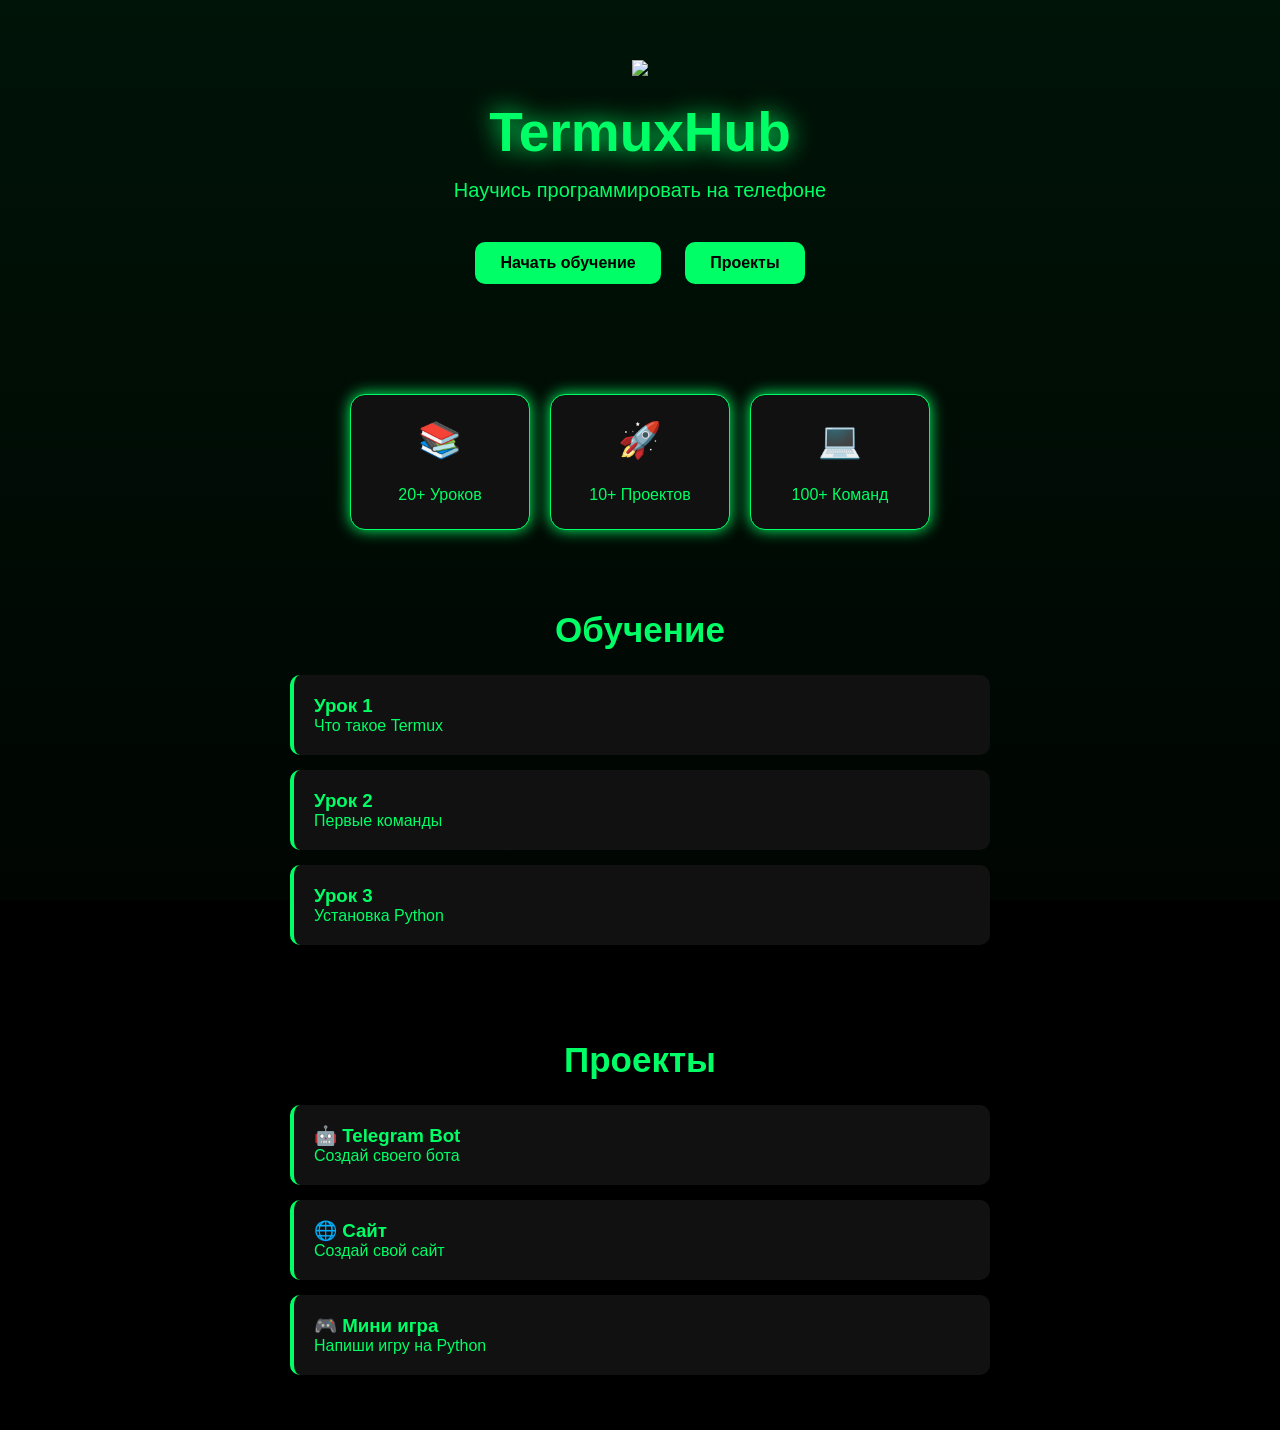
==== index.html @ 9c2539f0 "first upload TermuxHub" ====
<!DOCTYPE html>
<html lang="ru">
<head>
    <meta charset="UTF-8">
    <meta name="viewport" content="width=device-width, initial-scale=1.0">
    <title>TermuxHub</title>
    <link rel="stylesheet" href="style.css">
</head>
<body>

<div id="matrix"></div>

<header>
    <img src="logo.png" class="logo">
    <h1>TermuxHub</h1>
    <p>Научись программировать на телефоне</p>

    <div class="buttons">
        <a href="#lessons">Начать обучение</a>
        <a href="#projects">Проекты</a>
    </div>
</header>

<section id="stats">

    <div class="card">
        <h2>📚</h2>
        <p>20+ Уроков</p>
    </div>

    <div class="card">
        <h2>🚀</h2>
        <p>10+ Проектов</p>
    </div>

    <div class="card">
        <h2>💻</h2>
        <p>100+ Команд</p>
    </div>

</section>

<section id="lessons">

<h2>Обучение</h2>

<div class="lesson">
    <h3>Урок 1</h3>
    <p>Что такое Termux</p>
</div>

<div class="lesson">
    <h3>Урок 2</h3>
    <p>Первые команды</p>
</div>

<div class="lesson">
    <h3>Урок 3</h3>
    <p>Установка Python</p>
</div>

</section>

<section id="projects">

<h2>Проекты</h2>

<div class="lesson">
    <h3>🤖 Telegram Bot</h3>
    <p>Создай своего бота</p>
</div>

<div class="lesson">
    <h3>🌐 Сайт</h3>
    <p>Создай свой сайт</p>
</div>

<div class="lesson">
    <h3>🎮 Мини игра</h3>
    <p>Напиши игру на Python</p>
</div>

</section>

<script src="script.js"></script>
</body>
</html>
---- style.css ----
*{
margin:0;
padding:0;
box-sizing:border-box;
font-family:Arial,sans-serif;
}

body{
background:#000;
color:#00ff66;
overflow-x:hidden;
}

#matrix{
position:fixed;
width:100%;
height:100%;
z-index:-1;
background:
linear-gradient(
rgba(0,255,100,.08),
rgba(0,255,100,.02)
);
}

header{
text-align:center;
padding:60px 20px;
}

.logo{
width:180px;
margin-bottom:20px;
}

h1{
font-size:55px;
text-shadow:0 0 25px #00ff66;
}

header p{
margin-top:15px;
font-size:20px;
}

.buttons{
margin-top:30px;
}

.buttons a{
text-decoration:none;
padding:12px 25px;
margin:10px;
display:inline-block;
background:#00ff66;
color:black;
font-weight:bold;
border-radius:10px;
transition:.3s;
}

.buttons a:hover{
transform:scale(1.1);
}

#stats{
display:flex;
justify-content:center;
gap:20px;
flex-wrap:wrap;
padding:40px;
}

.card{
background:#111;
border:1px solid #00ff66;
padding:25px;
border-radius:15px;
width:180px;
text-align:center;
box-shadow:0 0 15px #00ff66;
}

section{
padding:40px 20px;
}

section h2{
text-align:center;
margin-bottom:25px;
font-size:35px;
}

.lesson{
max-width:700px;
margin:15px auto;
padding:20px;
background:#111;
border-left:4px solid #00ff66;
border-radius:10px;
}
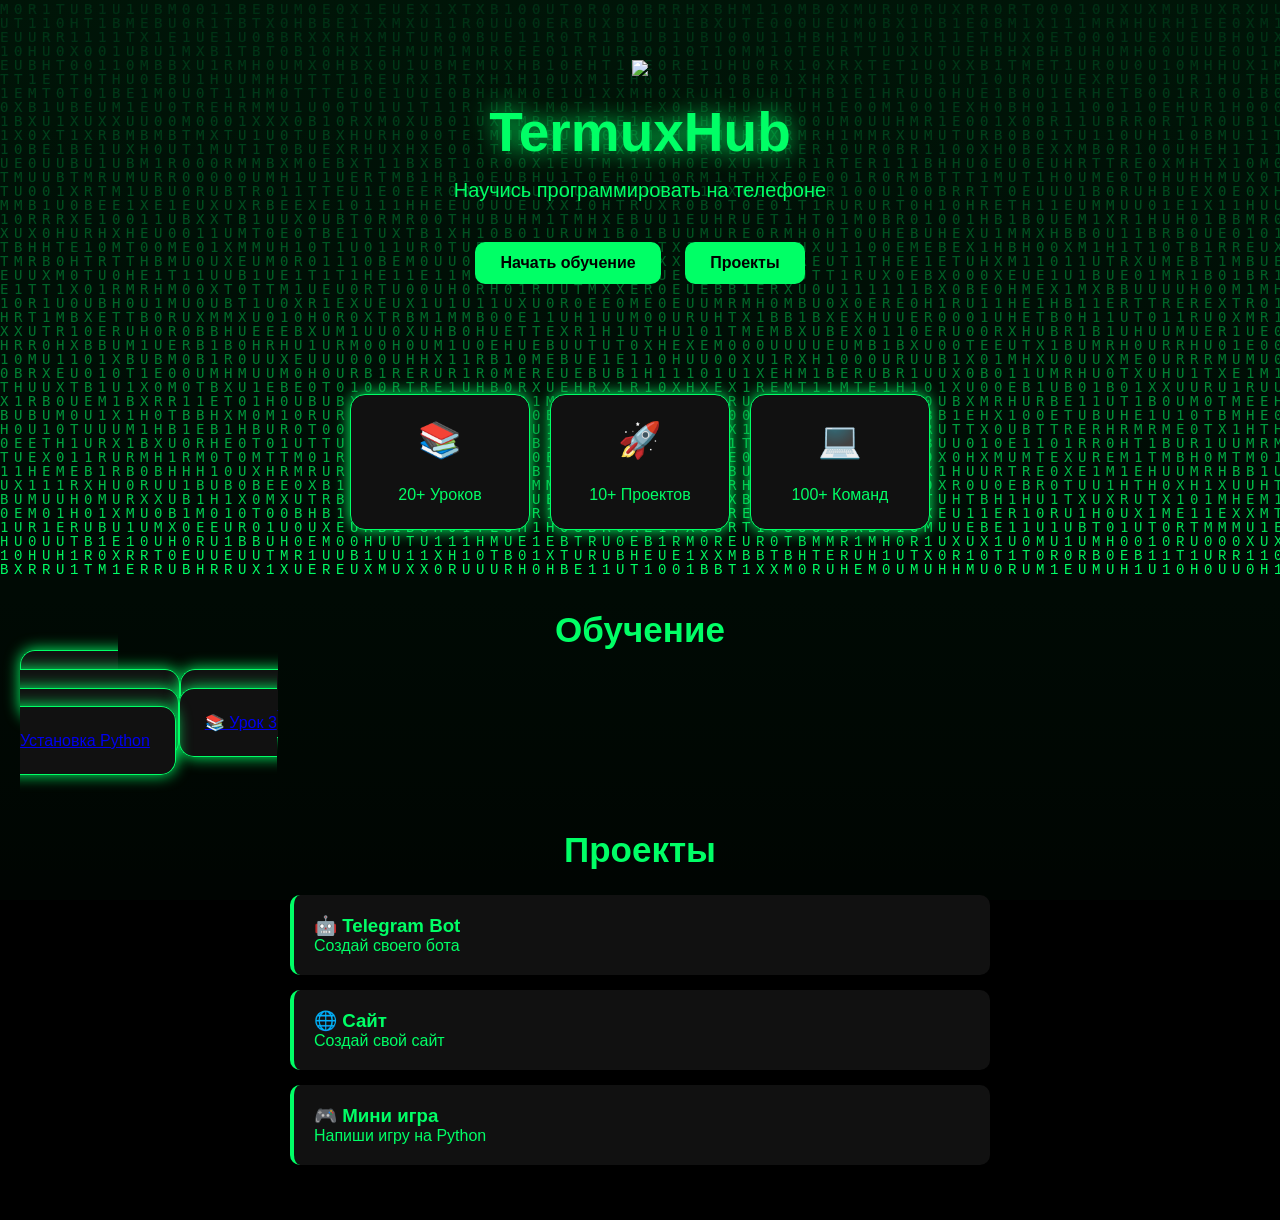
==== commit b79719e7: "update matrix and UI" ====
--- a/index.html
+++ b/index.html
@@ -7,7 +7,7 @@
     <link rel="stylesheet" href="style.css">
 </head>
 <body>
-
+<canvas id="matrix"></canvas>
 <div id="matrix"></div>
 
 <header>
@@ -44,19 +44,23 @@
 
 <h2>Обучение</h2>
 
-<div class="lesson">
-    <h3>Урок 1</h3>
-    <p>Что такое Termux</p>
-</div>
+<div class="lessons">
 
-<div class="lesson">
-    <h3>Урок 2</h3>
-    <p>Первые команды</p>
-</div>
+  <a class="card" href="lesson.html?id=1">
+    📚 Урок 1<br>
+    <span>Что такое Termux</span>
+  </a>
 
-<div class="lesson">
-    <h3>Урок 3</h3>
-    <p>Установка Python</p>
+  <a class="card" href="lesson.html?id=2">
+    📚 Урок 2<br>
+    <span>Первые команды</span>
+  </a>
+
+  <a class="card" href="lesson.html?id=3">
+    📚 Урок 3<br>
+    <span>Установка Python</span>
+  </a>
+
 </div>
 
 </section>
--- a/style.css
+++ b/style.css
@@ -100,3 +100,17 @@
 border-radius:10px;
 }
 
+canvas{
+position:fixed;
+top:0;
+left:0;
+z-index:-1;
+}
+
+body{
+margin:0;
+background:black;
+overflow-x:hidden;
+color:#00ff66;
+font-family:Arial;
+}
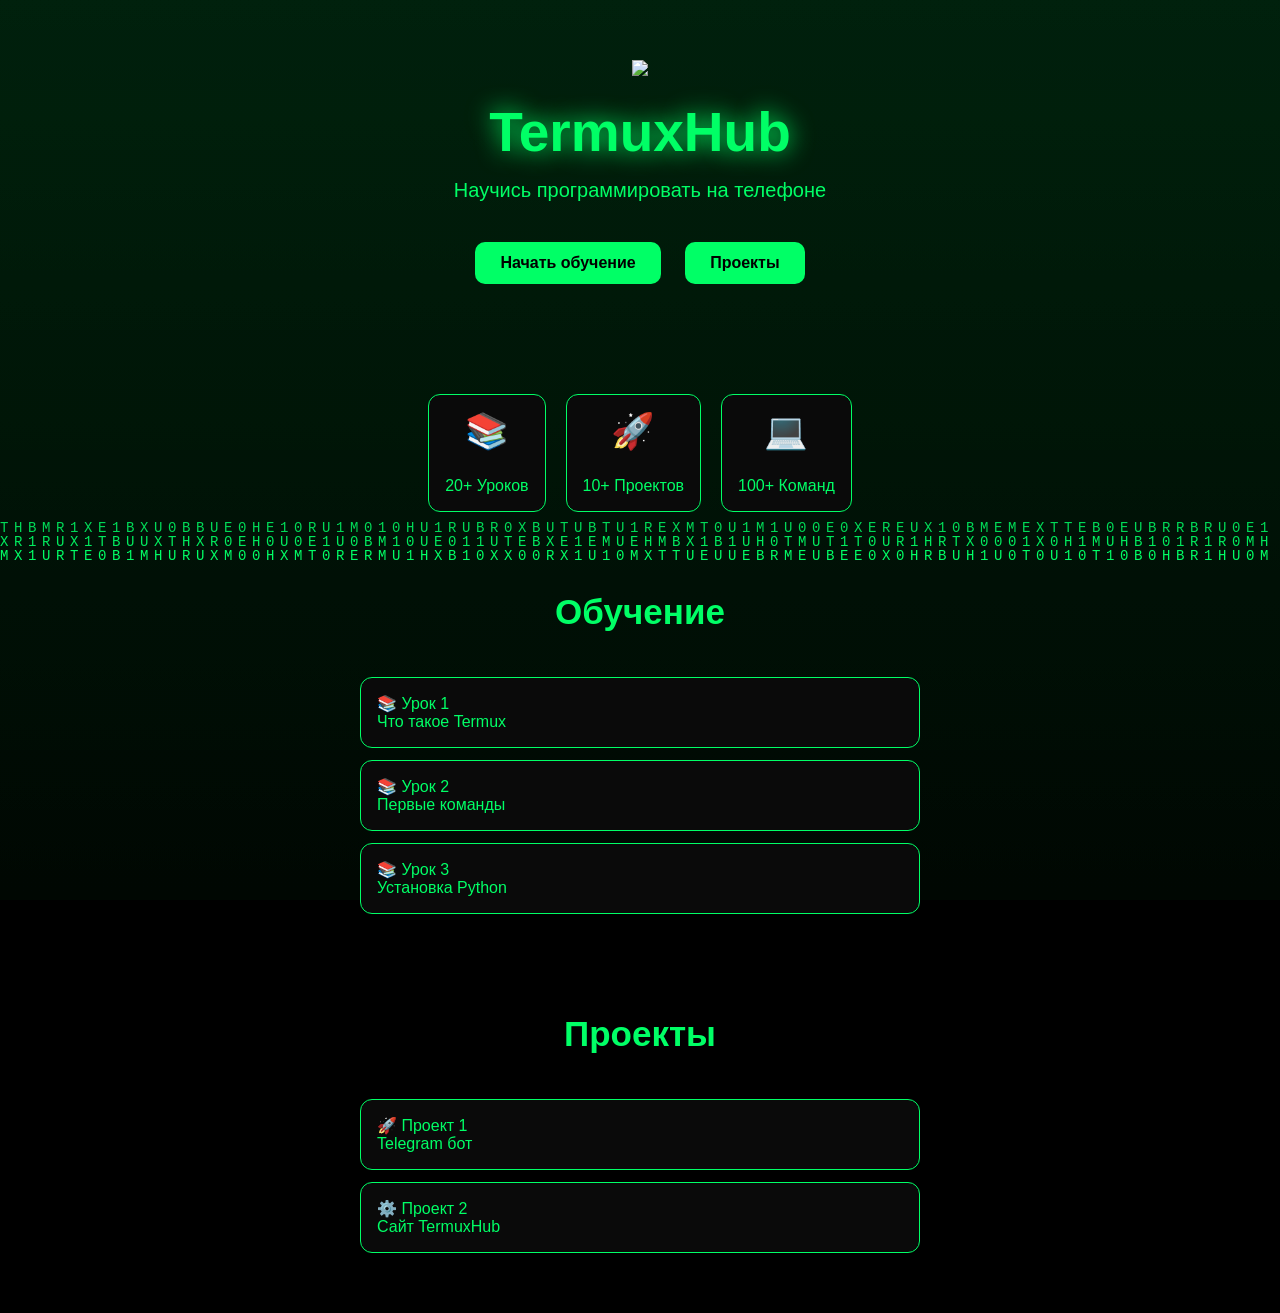
==== commit fc52ad17: "fix matrix and UI" ====
--- a/index.html
+++ b/index.html
@@ -69,19 +69,18 @@
 
 <h2>Проекты</h2>
 
-<div class="lesson">
-    <h3>🤖 Telegram Bot</h3>
-    <p>Создай своего бота</p>
-</div>
+<div class="projects">
 
-<div class="lesson">
-    <h3>🌐 Сайт</h3>
-    <p>Создай свой сайт</p>
-</div>
+  <a class="card" href="project1.html">
+    🚀 Проект 1<br>
+    <span>Telegram бот</span>
+  </a>
 
-<div class="lesson">
-    <h3>🎮 Мини игра</h3>
-    <p>Напиши игру на Python</p>
+  <a class="card" href="project2.html">
+    ⚙️ Проект 2<br>
+    <span>Сайт TermuxHub</span>
+  </a>
+
 </div>
 
 </section>
--- a/style.css
+++ b/style.css
@@ -72,13 +72,18 @@
 }
 
 .card{
-background:#111;
+display:flex;
+flex-direction:column;
+
+padding:16px;
 border:1px solid #00ff66;
-padding:25px;
-border-radius:15px;
-width:180px;
-text-align:center;
-box-shadow:0 0 15px #00ff66;
+border-radius:12px;
+
+text-decoration:none;
+color:#00ff66;
+background:#0a0a0a;
+
+transition:0.2s;
 }
 
 section{
@@ -91,20 +96,40 @@
 font-size:35px;
 }
 
-.lesson{
-max-width:700px;
-margin:15px auto;
+.lessons{
+width:100%;
+max-width:600px;
+margin:0 auto;
 padding:20px;
-background:#111;
-border-left:4px solid #00ff66;
-border-radius:10px;
+
+display:flex;
+flex-direction:column;
+gap:12px;
+}
+
+.projects{
+width:100%;
+max-width:600px;
+margin:0 auto;
+padding:20px;
+
+display:flex;
+flex-direction:column;
+gap:12px;
 }
 
 canvas{
 position:fixed;
 top:0;
 left:0;
+width:100%;
+height:100%;
 z-index:-1;
+pointer-events:none;
+}
+
+*{
+box-sizing:border-box;
 }
 
 body{
